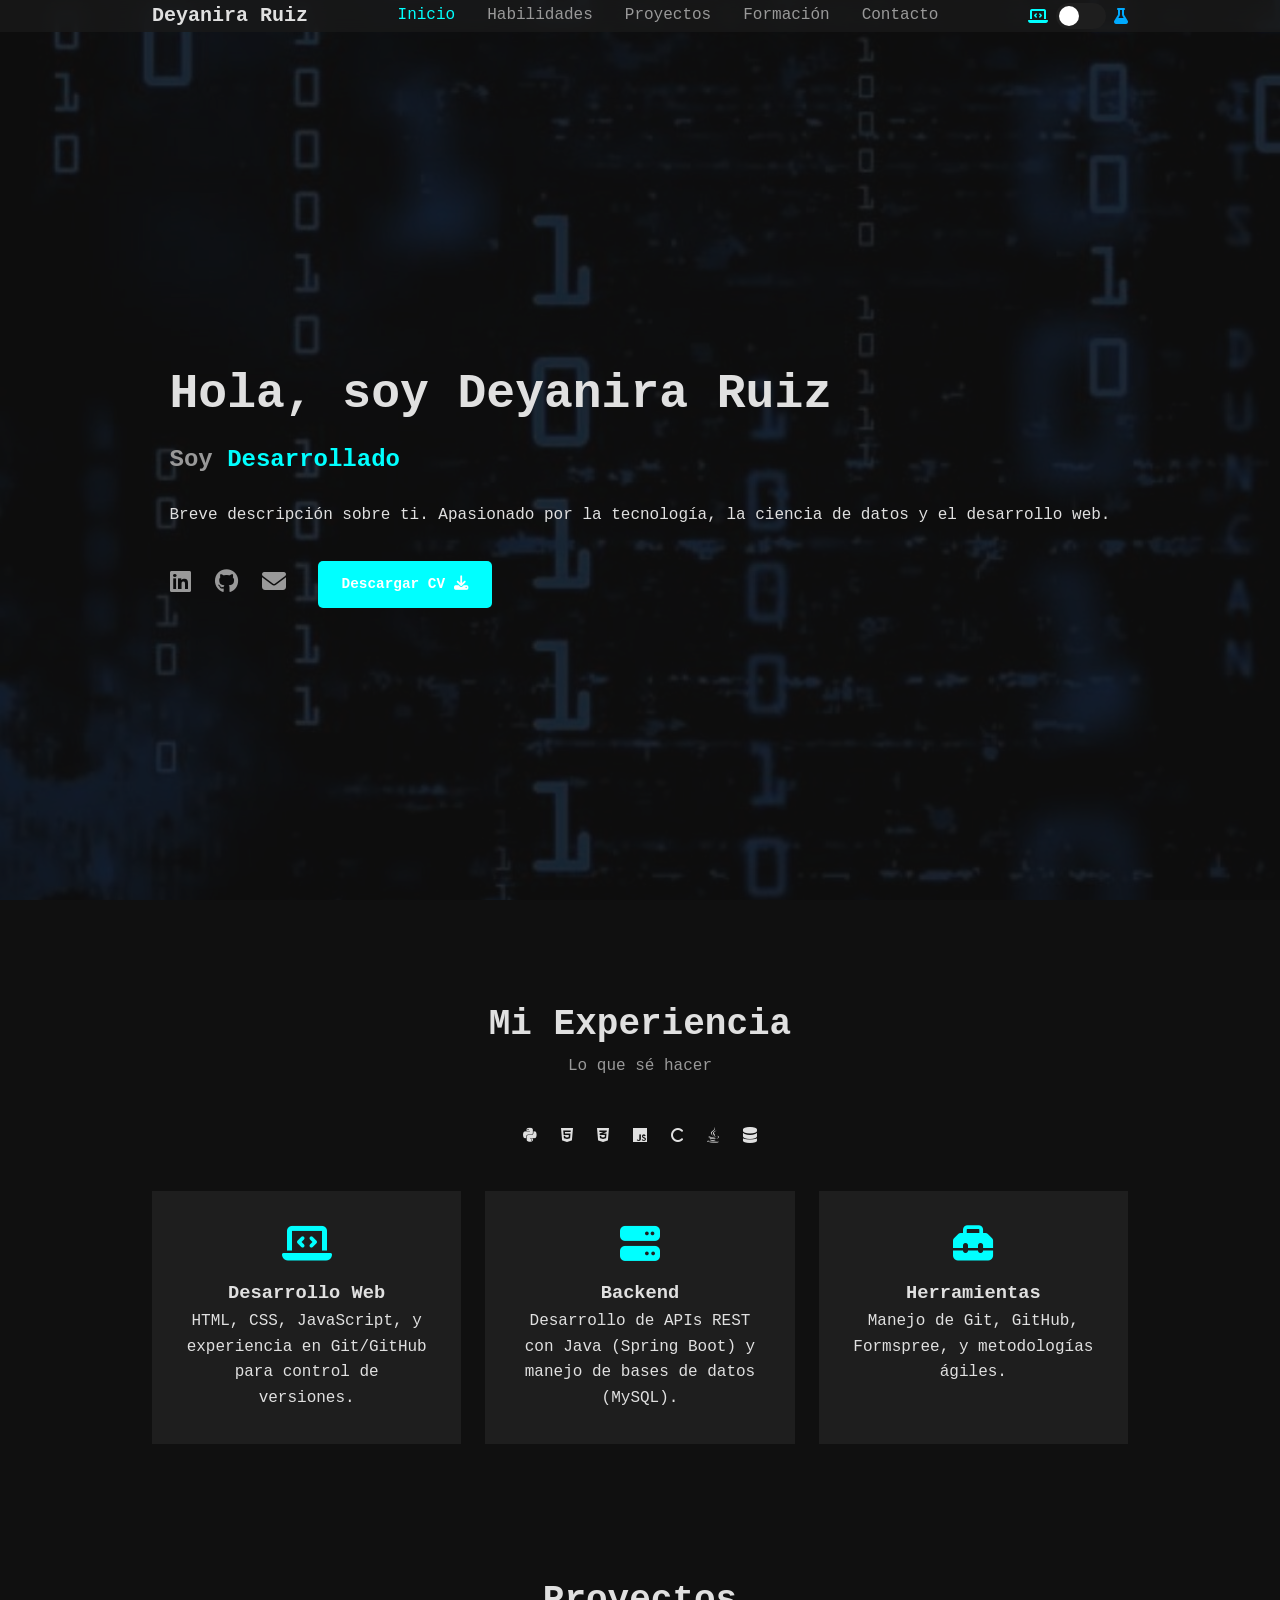
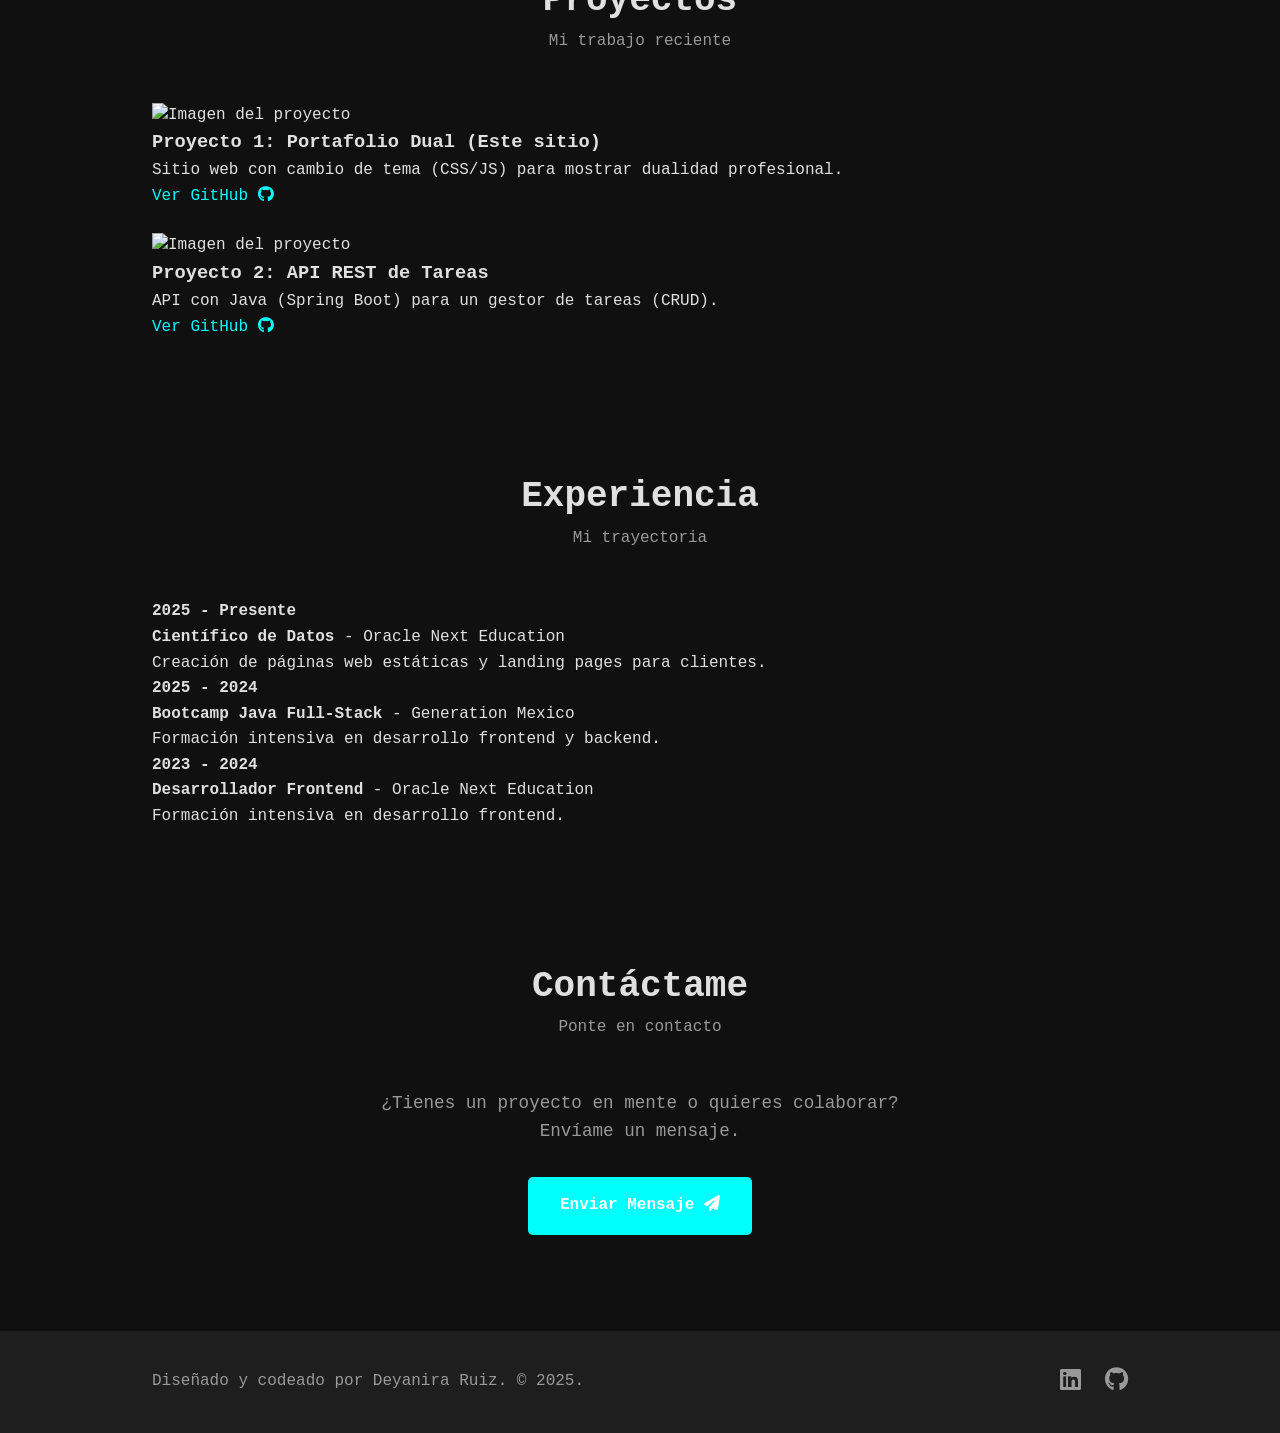
==== deyanira-dual.html @ 85f4a573 "Conectando proyecto local a repo existente" ====
<!DOCTYPE html>
<html lang="es">
<head>
    <meta charset="UTF-8">
    <meta name="viewport" content="width=device-width, initial-scale=1.0">
    <title>Deyanira Ruiz - Portafolio Dual</title>
    <link rel="stylesheet" href="https://cdnjs.cloudflare.com/ajax/libs/font-awesome/6.5.2/css/all.min.css">
    <link rel="stylesheet" href="style-dual.css">
</head>
<body>

    <header class="header">
        <nav class="nav container">
            <a href="#home" class="nav-logo">Deyanira Ruiz</a>
            <ul class="nav-menu">
                <li class="nav-item"><a href="#home" class="nav-link active-link">Inicio</a></li>
                <li class="nav-item"><a href="#expertise" class="nav-link">Habilidades</a></li>
                <li class="nav-item"><a href="#work" class="nav-link">Proyectos</a></li>
                <li class="nav-item"><a href="#experience" class="nav-link">Formación</a></li>
                <li class="nav-item"><a href="#contact" class="nav-link">Contacto</a></li>
            </ul>
            <div class="theme-switch-wrapper">
                <i class="fa-solid fa-laptop-code"></i>
                <label class="theme-switch" for="theme-toggle">
                    <input type="checkbox" id="theme-toggle" />
                    <span class="slider round"></span>
                </label>
                <i class="fa-solid fa-flask"></i>
            </div>
        </nav>
    </header>

    <main>
        <section class="section" id="home">
            <div class="home-container container grid">
                <div class="home-content">
                    <h1>Hola, soy Deyanira Ruiz</h1>
                    <h3>Soy <span class="typing-text"></span></h3>
                    <p>
                        Breve descripción sobre ti. Apasionado por la tecnología,
                        la ciencia de datos y el desarrollo web.
                    </p>
                    <div class="home-actions">
                        <div class="social-links">
                            <a href="#" aria-label="LinkedIn"><i class="fa-brands fa-linkedin"></i></a>
                            <a href="#" aria-label="GitHub"><i class="fa-brands fa-github"></i></a>
                            <a href="mailto:tu-email@dominio.com" aria-label="Email"><i class="fa-solid fa-envelope"></i></a>
                        </div>
                        <a href="CV-DeyaniraRuiz.pdf" class="button" download>
                            Descargar CV <i class="fa-solid fa-download"></i>
                        </a>
                    </div>
                </div>
            </div>
        </section>

        <section class="section" id="expertise">
            <h2 class="section-title">Mi Experiencia</h2>
            <span class="section-subtitle">Lo que sé hacer</span>

            <div class="tech-content">
                <div class="tech-icons-container container">
                    <i class="fa-brands fa-python" title="Python"></i>
                    <i class="fa-brands fa-html5" title="HTML5"></i>
                    <i class="fa-brands fa-css3-alt" title="CSS3"></i>
                    <i class="fa-brands fa-js" title="JavaScript"></i>
                    <i class="fa-solid fa-c" title="C"></i>
                    <i class="fa-brands fa-java" title="Java"></i>
                    <i class="fa-solid fa-database" title="MySQL"></i>
                </div>
                <div class="expertise-container container grid">
                    <div class="skill-card">
                        <i class="fa-solid fa-laptop-code"></i>
                        <h3>Desarrollo Web</h3>
                        <p>HTML, CSS, JavaScript, y experiencia en Git/GitHub para control de versiones.</p>
                    </div>
                    <div class="skill-card">
                        <i class="fa-solid fa-server"></i>
                        <h3>Backend</h3>
                        <p>Desarrollo de APIs REST con Java (Spring Boot) y manejo de bases de datos (MySQL).</p>
                    </div>
                    <div class="skill-card">
                        <i class="fa-solid fa-toolbox"></i>
                        <h3>Herramientas</h3>
                        <p>Manejo de Git, GitHub, Formspree, y metodologías ágiles.</p>
                    </div>
                </div>
            </div>

            <div class="science-content">
                <div class="tech-icons-container container">
                    <i class="fa-solid fa-flask-vial" title="Química"></i>
                    <i class="fa-solid fa-chart-line" title="Análisis de Datos"></i>
                    <i class="fa-solid fa-microscope" title="Laboratorio"></i>
                    <i class="fa-brands fa-python" title="Python (Científico)"></i>
                </div>
                <div class="expertise-container container grid">
                    <div class="skill-card">
                        <i class="fa-solid fa-flask"></i>
                        <h3>Investigación Científica</h3>
                        <p>Análisis de datos, cálculos teóricos (DFT), y síntesis de materiales (Puntos de Carbono).</p>
                    </div>
                    <div class="skill-card">
                        <i class="fa-solid fa-atom"></i>
                        <h3>Síntesis y Caracterización</h3>
                        <p>Experiencia en síntesis hidrotérmica y caracterización por UV-Vis, IR, Fluorescencia.</p>
                    </div>
                    <div class="skill-card">
                        <i class="fa-solid fa-book"></i>
                        <h3>Documentación Académica</h3>
                        <p>Manejo avanzado de LaTeX (Overleaf) y redacción de artículos científicos.</p>
                    </div>
                </div>
            </div>
        </section>

        <section class="section" id="work">
            <h2 class="section-title">Proyectos</h2>
            <span class="section-subtitle">Mi trabajo reciente</span>

            <div class="tech-content">
                <div class="work-container container grid">
                    <div class="project-card">
                        <img src="https://via.placeholder.com/300x200.png?text=Portafolio+Dual" alt="Imagen del proyecto" class="project-img">
                        <div class="project-data">
                            <h3 class="project-title">Proyecto 1: Portafolio Dual (Este sitio)</h3>
                            <p>Sitio web con cambio de tema (CSS/JS) para mostrar dualidad profesional.</p>
                            <a href="#" class="project-button">Ver GitHub <i class="fa-brands fa-github"></i></a>
                        </div>
                    </div>
                    <div class="project-card">
                        <img src="https://via.placeholder.com/300x200.png?text=API+con+Spring+Boot" alt="Imagen del proyecto" class="project-img">
                        <div class="project-data">
                            <h3 class="project-title">Proyecto 2: API REST de Tareas</h3>
                            <p>API con Java (Spring Boot) para un gestor de tareas (CRUD).</p>
                            <a href="#" class="project-button">Ver GitHub <i class="fa-brands fa-github"></i></a>
                        </div>
                    </div>
                </div>
            </div>

            <div class="science-content">
                <div class="work-container container grid">
                    <div class="project-card">
                        <img src="https://via.placeholder.com/300x200.png?text=Sensor+de+Carbon+Dots" alt="Imagen del proyecto 1" class="project-img">
                        <div class="project-data">
                            <h3 class="project-title">Proyecto 1: Sensor de Puntos de Carbono</h3>
                            <p>Investigación sobre N-CDs y P-CDs para la detección de colorantes alimentarios.</p>
                            <a href="#" class="project-button">Ver más <i class="fa-solid fa-arrow-right"></i></a>
                        </div>
                    </div>
                    <div class="project-card">
                        <img src="https://via.placeholder.com/300x200.png?text=Tesis+en+LaTeX" alt="Imagen del proyecto 3" class="project-img">
                        <div class="project-data">
                            <h3 class="project-title">Proyecto 2: Documento de Tesis</h3>
                            <p>Maquetación avanzada de documento académico utilizando LaTeX en Overleaf.</p>
                            <a href="#" class="project-button">Ver PDF <i class="fa-solid fa-file-pdf"></i></a>
                        </div>
                    </div>
                </div>
            </div>
        </section>

        <section class="section" id="experience">
            <h2 class="section-title">Experiencia</h2>
            <span class="section-subtitle">Mi trayectoria</span>

            <div class="tech-content">
                <div class="experience-container container">
                    <div class="timeline-item">
                        <h4>2025 - Presente</h4>
                        <p><strong>Científico de Datos</strong> - Oracle Next Education</p>
                        <p>Creación de páginas web estáticas y landing pages para clientes.</p>
                    </div>
                    <div class="timeline-item">
                        <h4>2025 - 2024</h4>
                        <p><strong>Bootcamp Java Full-Stack </strong> - Generation Mexico</p>
                        <p>Formación intensiva en desarrollo frontend y backend.</p>
                    </div>
                    <div class="timeline-item">
                        <h4>2023 - 2024</h4>
                        <p><strong>Desarrollador Frontend </strong> - Oracle Next Education</p>
                        <p>Formación intensiva en desarrollo frontend.</p>
                    </div>

                </div>
            </div>

            <div class="science-content">
                <div class="experience-container container">
                    <div class="timeline-item">
                        <h4>2023 - Presente</h4>
                        <p><strong>Maestría en Ingeniería y Ciencias Aplicadas</strong> - CIICAp-UAEM</p>
                        <p>Investigación enfocada en síntesis de nanomateriales (Puntos de Carbono).</p>
                    </div>
                    <div class="timeline-item">
                        <h4>2021 - 2022</h4>
                        <p><strong>Asistente de Laboratorio</strong> - CIICAp-UAEM</p>
                        <p>Preparación de reactivos, calibración de equipos y asistencia en experimentos.</p>
                    </div>
                </div>
            </div>
        </section>

        <section class="section" id="contact">
            <h2 class="section-title">Contáctame</h2>
            <span class="section-subtitle">Ponte en contacto</span>
            <div class="contact-container container">
                <p>¿Tienes un proyecto en mente o quieres colaborar? Envíame un mensaje.</p>
                <a href="mailto:ruiz.leon.deyanira@gmail.com" class="button">
                    Enviar Mensaje <i class="fa-solid fa-paper-plane"></i>
                </a>
            </div>
        </section>
    </main>



    <footer class="footer">
        <div class="tech-content">
            <div class="footer-container container">
                <p>Diseñado y codeado por Deyanira Ruiz. &copy; 2025.</p>
                <div class="social-links">
                    <a href="https://www.linkedin.com/in/deyanira-ruiz-91a32623b/" aria-label="LinkedIn" target="_blank"><i class="fa-brands fa-linkedin"></i></a>
                    <a href="https://github.com/Druiz-leon" aria-label="GitHub" target="_blank"><i class="fa-brands fa-github"></i></a>
                </div>
            </div>
        </div>

        <div class="science-content">
            <div class="footer-container container">
                <p>Investigación y desarrollo por Deyanira Ruiz. &copy; 2025.</p>
                <div class="social-links">
                    <a href="https://www.linkedin.com/in/deyanira-ruiz-91a32623b/" aria-label="LinkedIn" target="_blank"><i class="fa-brands fa-linkedin"></i></a>
                    <a href="https://orcid.org/0009-0002-3890-6919" aria-label="ORCID" target="_blank"><i class="fa-solid fa-book"></i></a> </div>
            </div>
        </div>
    </footer>

    <script src="script-dual.js"></script>
</body>
</html>
---- style-dual.css ----
/* ===== Variables (Tema Ciencia - Default) ===== */
:root {
    --bg-color: #101010; /* Negro más profundo */
    --bg-color-light: #1e1e1e;
    --primary-color: #00FFFF; /* Cian Neón */
    --text-color: #e0e0e0;
    --text-color-secondary: #999999;
    
    --font-title: "Roboto Mono", monospace; /* Fuente Monospace (Código) */
    --font-body: "Roboto Mono", monospace;
    --home-bg-image: url('fondo-tech.jpg'); /* Fondo Matriz/Circuito */
    --card-border-radius: 0px; /* Angular */
    --card-hover-shadow: 0 0 15px rgba(0, 255, 255, 0.4);
}

/* ===== Variables (Tema Ciencia - Activado) ===== */
body.science-mode {
    --bg-color: #1a1a1a;
    --bg-color-light: #2c2c2c;
    --primary-color: #00aaff;
    --text-color: #f0f0f0;
    --text-color-secondary: #aaaaaa;
    
    --font-title: "Playfair Display", serif; /* Fuente Serif (Académica) */
    --font-body: -apple-system, BlinkMacSystemFont, "Segoe UI", Roboto, sans-serif;
    --home-bg-image: url('fondo-2.jpg'); /* Fondo Neurona */
    --card-border-radius: 16px; /* Redondeado */
    --card-hover-shadow: 0 5px 25px rgba(0, 170, 255, 0.3);
}



/* ===== Reseteo Básico ===== */
* {
    margin: 0;
    padding: 0;
    box-sizing: border-box;
}

html { scroll-behavior: smooth; }

body {
    font-family: var(--font-body);
    background-color: var(--bg-color);
    color: var(--text-color);
    line-height: 1.6;
    transition: background-color .3s, color .3s;
}

h1, h2, h3 {
    color: var(--text-color);
    font-weight: 600;
    font-family: var(--font-title);
    transition: color .3s;
}

a {
    text-decoration: none;
    color: var(--primary-color);
    transition: color .3s;
}
ul { list-style: none; }
img { max-width: 100%; height: auto; }

/* ===== Clases Reutilizables ===== */
.container {
    max-width: 1024px;
    margin: 0 auto;
    padding: 0 1.5rem;
}
.section { padding: 6rem 0 2rem; }
.section-title { font-size: 2.25rem; text-align: center; }
.section-subtitle {
    display: block;
    font-size: 1rem;
    color: var(--text-color-secondary);
    text-align: center;
    margin-bottom: 3rem;
}
.grid { display: grid; gap: 1.5rem; }

/* Por defecto (Modo Tech), ocultamos el contenido de Ciencia */
.science-content {
    display: none;
}

/* Cuando el body tiene la clase .science-mode... */
body.science-mode .science-content {
    display: block; /* Mostramos el contenido de Ciencia */
}

body.science-mode .tech-content {
    display: none; /* Ocultamos el contenido de Tech */
}

/* ===== Header y Navegación ===== */
.header {
    width: 100%;
    position: fixed;
    top: 0; left: 0;
    z-index: 100;
    background-color: rgba(26, 26, 26, 0.8);
    backdrop-filter: blur(10px);
}
.nav {
    height: var(--header-height);
    display: flex;
    justify-content: space-between;
    align-items: center;
}
.nav-logo { font-size: 1.25rem; font-weight: 700; color: var(--text-color); }
.nav-menu { display: flex; gap: 2rem; }
.nav-link {
    color: var(--text-color-secondary);
    font-weight: 500;
    transition: color .3s;
}
.nav-link:hover,
.nav-link.active-link {
    color: var(--primary-color);
}

/* ===== ESTILOS PARA EL INTERRUPTOR ===== */
.theme-switch-wrapper {
    display: flex;
    align-items: center;
    gap: 0.5rem;
    color: var(--text-color-secondary);
}
.theme-switch-wrapper .fa-laptop-code { color: #00FFFF; } 
.theme-switch-wrapper .fa-flask { color: #00aaff; }

.theme-switch {
    position: relative;
    display: inline-block;
    width: 50px; /* Ancho */
    height: 26px; /* Alto */
}
.theme-switch input { opacity: 0; width: 0; height: 0; }
.slider {
    position: absolute;
    cursor: pointer;
    top: 0; left: 0; right: 0; bottom: 0;
    background-color: var(--bg-color-light);
    transition: .4s;
    border-radius: 26px;
}
.slider:before {
    position: absolute;
    content: "";
    height: 20px;
    width: 20px;
    left: 3px;
    bottom: 3px;
    background-color: white;
    transition: .4s;
    border-radius: 50%;
}
input:checked + .slider {
    background-color: var(--primary-color);
}
input:checked + .slider:before {
    transform: translateX(24px);
}
/* ======================================= */
/* ===== Sección Inicio (Hero) ===== */
#home {
    min-height: 100vh;
    display: flex;
    align-items: center;
    position: relative;
    overflow: hidden;
}
#home::before {
    content: '';
    position: absolute;
    top: 0; left: 0;
    width: 100%; height: 100%;
    /* La imagen se toma de la variable */
    background-image: var(--home-bg-image); 
    background-size: cover;
    background-position: center;
    opacity: 0.15;
    z-index: -1;
    transition: background-image .4s;
}
.home-container { position: relative; z-index: 1; }
.home-content h1 { font-size: 3rem; margin-bottom: 0.5rem; }
.home-content h3 {
    font-size: 1.5rem;
    color: var(--text-color-secondary);
    margin-bottom: 1.5rem;
}
.typing-text { color: var(--primary-color); font-weight: 700; }

/* (Copia y pega tus estilos para .home-actions, .social-links, etc. aquí) */
.home-actions {
    display: flex;
    align-items: center;
    gap: 2rem;
    margin-top: 2rem;
}
.social-links {
    display: flex;
    gap: 1.5rem;
}
.social-links a {
    font-size: 1.5rem;
    color: var(--text-color-secondary);
    transition: color .3s;
}
.social-links a:hover { color: var(--primary-color); }

/* Botones (Usa variables) */
.button {
    display: inline-block;
    background-color: var(--primary-color);
    color: #fff;
    padding: 1rem 2rem;
    border-radius: 5px;
    font-weight: 600;
    transition: background-color .3s;
}
.button:hover {
    filter: brightness(1.2);
}
/* Botón pequeño de CV */
.home-content .button {
    padding: 0.75rem 1.5rem;
    font-size: 0.9rem;
}

/* ===== Sección Habilidades (Usa variables) ===== */
.tech-icons-container {
    display: flex;
    flex-wrap: wrap; /* Para que se ajusten en móviles */
    justify-content: center; /* Centra los iconos */
    gap: 1.5rem; /* Espacio entre iconos */
    margin-bottom: 3rem;
}
.expertise-container {
    grid-template-columns: repeat(auto-fit, minmax(280px, 1fr));
}
.skill-card {
    background-color: var(--bg-color-light);
    padding: 2rem;
    text-align: center;
    transition: transform .3s, box-shadow .3s, border-radius .3s;
    /* Las variables controlan el estilo */
    border-radius: var(--card-border-radius); 
}
.skill-card:hover {
    transform: translateY(-5px);
    box-shadow: var(--card-hover-shadow);
}
.skill-card i {
    font-size: 2.5rem;
    color: var(--primary-color);
    margin-bottom: 1rem;
}

/* ===== Sección Contacto ===== */
.contact-container {
    max-width: 600px; /* Limita el ancho para que no sea tan largo */
    margin: 0 auto; /* Centra el contenedor */
    text-align: center; /* Centra el texto y el botón */
}

.contact-container p {
    font-size: 1.1rem;
    color: var(--text-color-secondary);
    margin-bottom: 2rem;
}

/* ===== Footer ===== */
.footer {
    background-color: var(--bg-color-light);
    padding: 2rem 0;
    margin-top: 4rem;
    transition: background-color .3s; /* Para el cambio de tema */
}

.footer-container {
    display: flex;
    justify-content: space-between;
    align-items: center;
    flex-wrap: wrap; /* Para que se ajuste en pantallas pequeñas */
    gap: 1rem; /* Espacio por si se envuelve */
}

.footer-container p {
    color: var(--text-color-secondary);
}
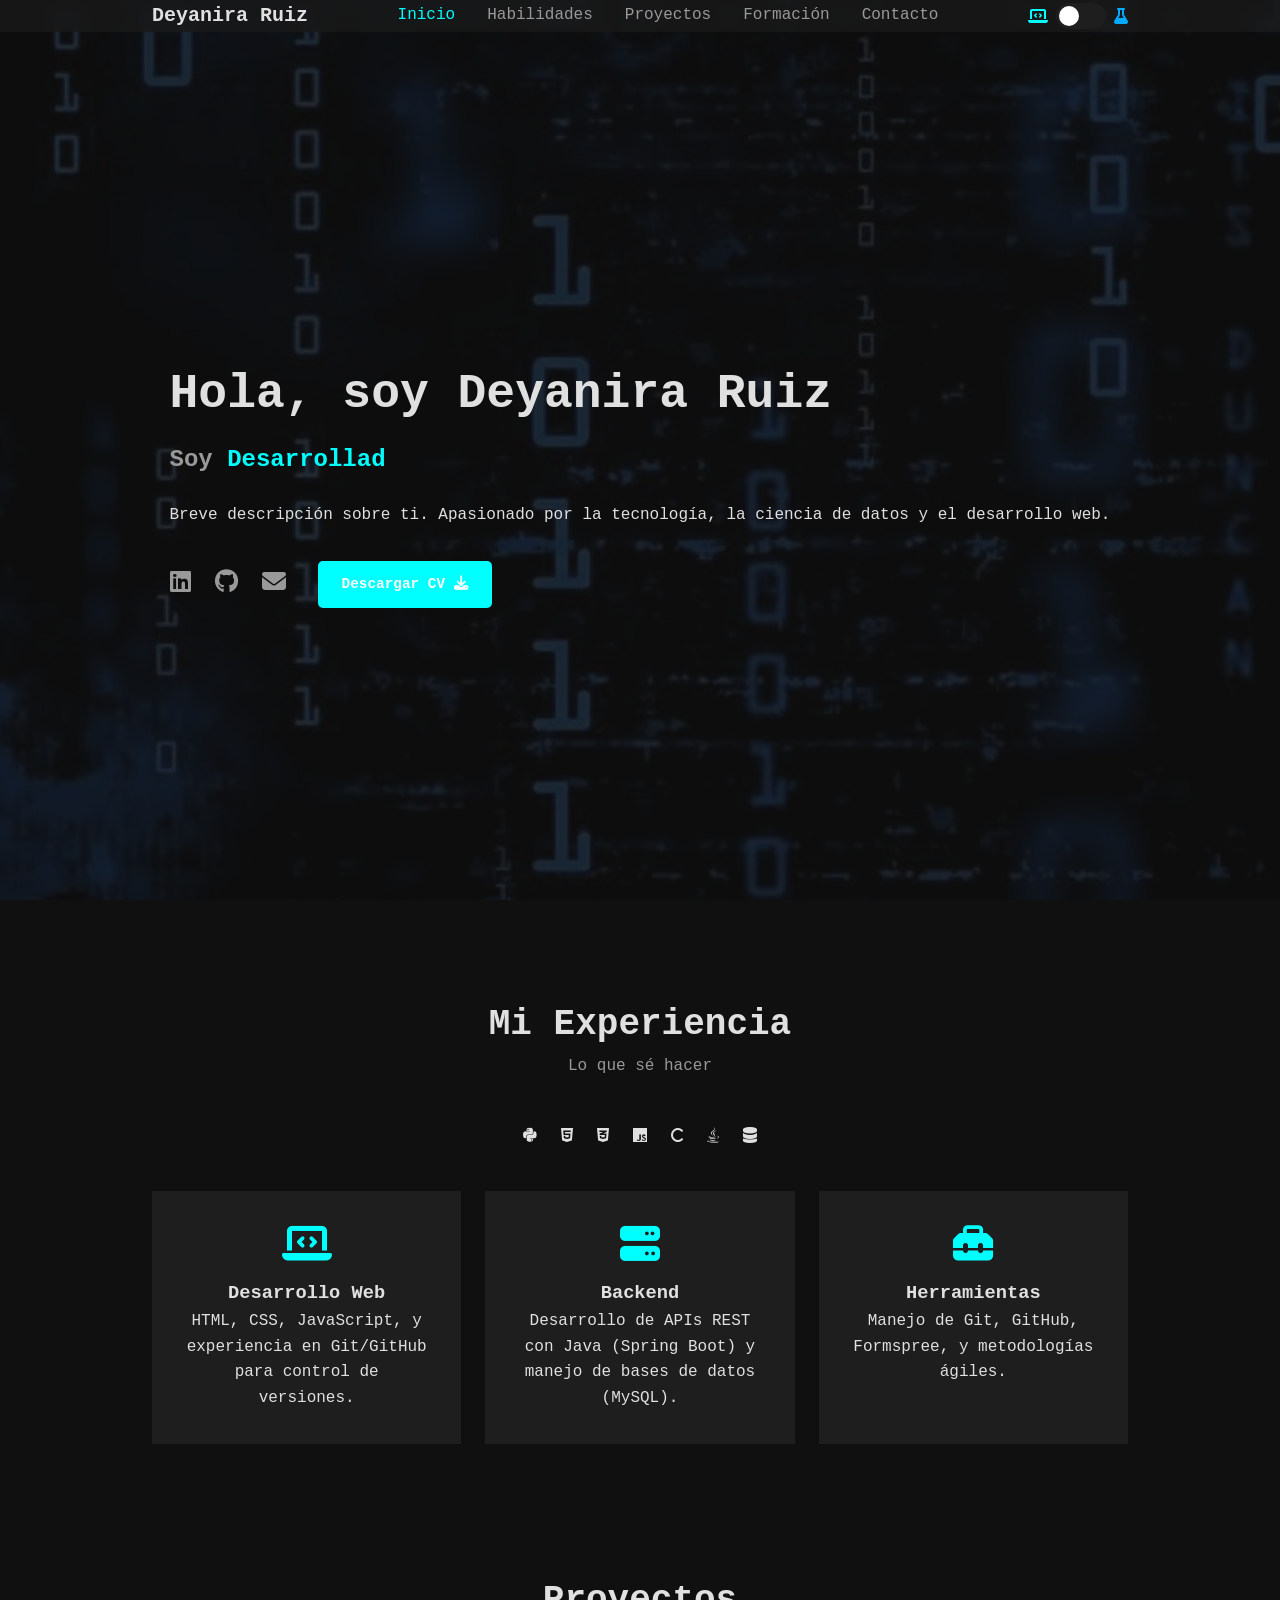
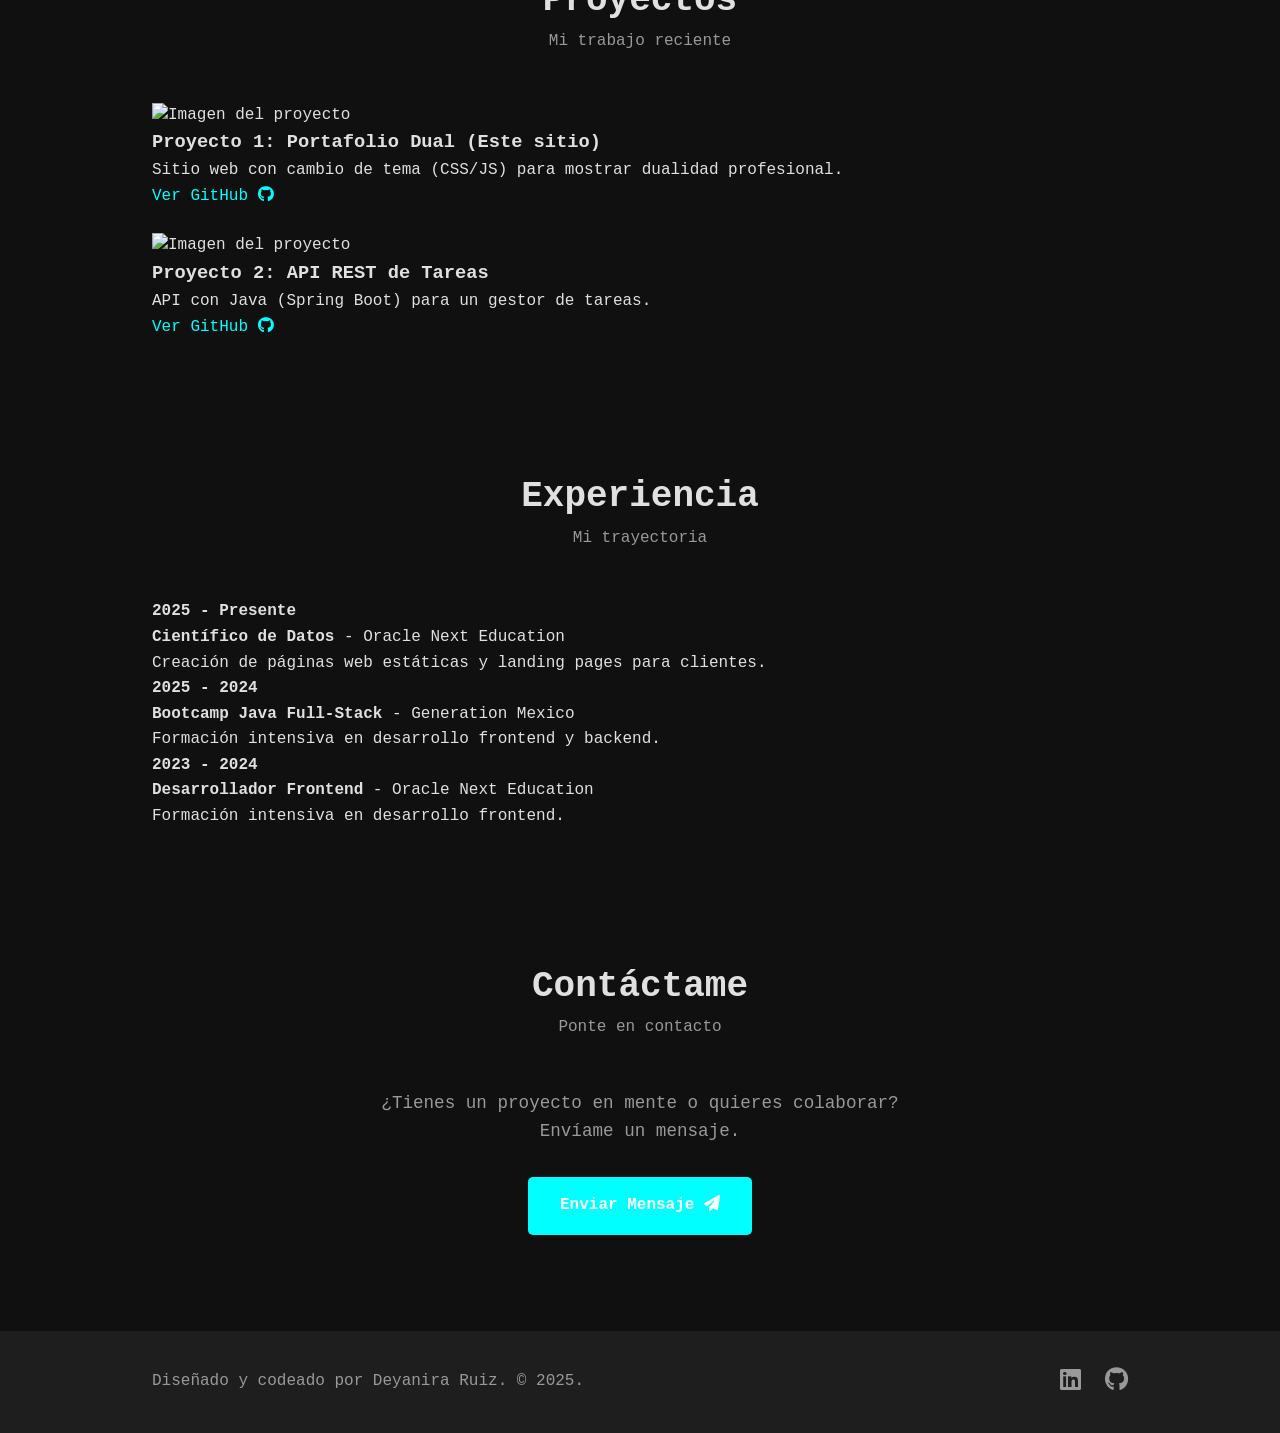
==== commit 9718635b: "Conectando proyecto local a repo existente" ====
--- a/deyanira-dual.html
+++ b/deyanira-dual.html
@@ -132,7 +132,7 @@
                         <img src="https://via.placeholder.com/300x200.png?text=API+con+Spring+Boot" alt="Imagen del proyecto" class="project-img">
                         <div class="project-data">
                             <h3 class="project-title">Proyecto 2: API REST de Tareas</h3>
-                            <p>API con Java (Spring Boot) para un gestor de tareas (CRUD).</p>
+                            <p>API con Java (Spring Boot) para un gestor de tareas.</p>
                             <a href="#" class="project-button">Ver GitHub <i class="fa-brands fa-github"></i></a>
                         </div>
                     </div>
--- a/style-dual.css
+++ b/style-dual.css
@@ -259,7 +259,7 @@
     margin-bottom: 1rem;
 }
 
-/* ===== Sección Contacto ===== */
+/* ===== Sección Contacto ====== */
 .contact-container {
     max-width: 600px; /* Limita el ancho para que no sea tan largo */
     margin: 0 auto; /* Centra el contenedor */
